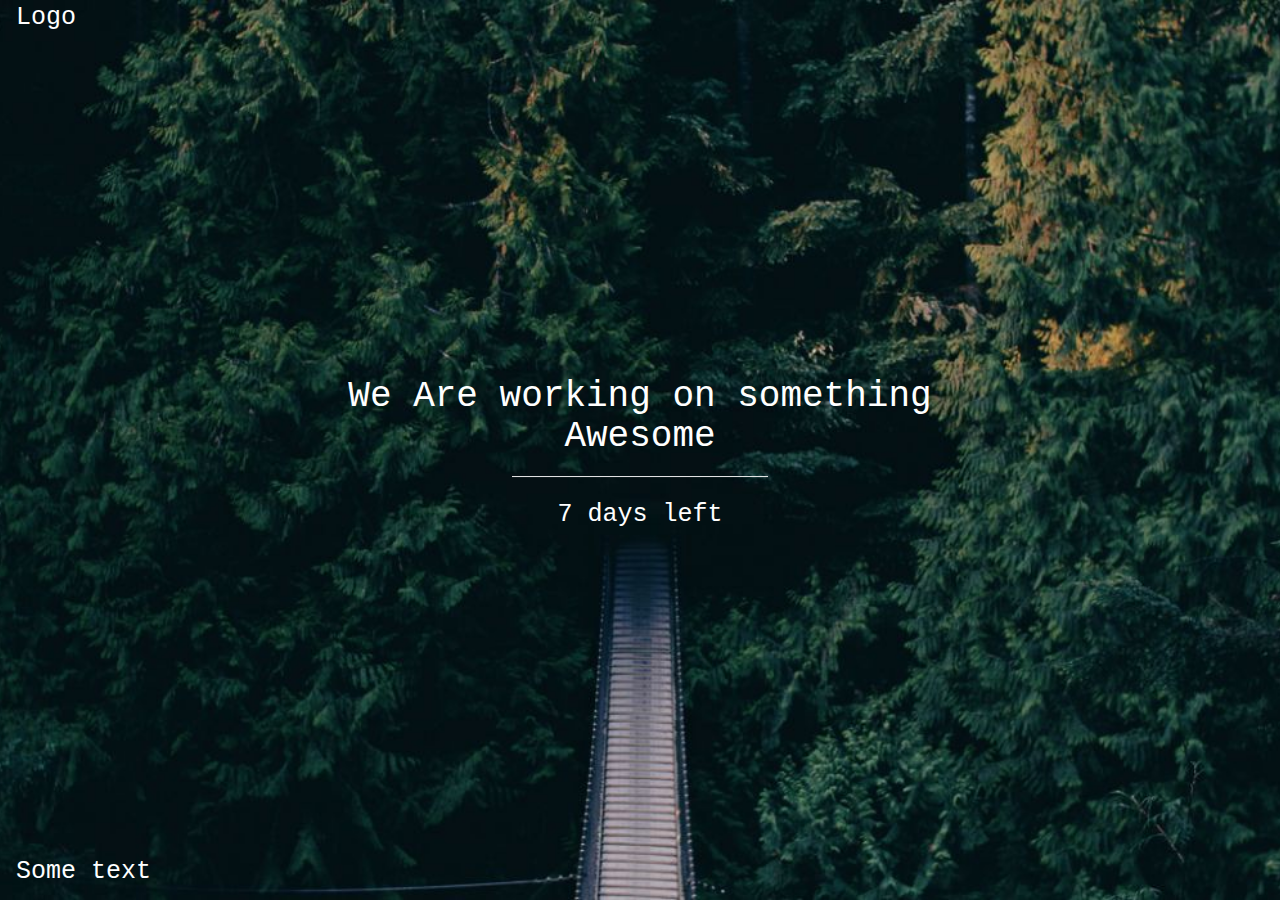
==== index.html @ f3d4c3cc "Bootstrap Framework" ====
<!DOCTYPE html>
<html>
<head>
    
    <link rel="stylesheet" href="css/style.css">
    <meta name="viewport" content="width=device-width, initial-scale=1">
    <link rel="stylesheet" href="css/bootstrap.min.css">
    <script src="js/jquery.min.js"></script>
    <script src="js/jquery.min.js"></script>
    
</head>

<body>

<div class="bgimg">
  <div class="topleft">
    <p>Logo</p>
  </div>
  <div class="middle">
    <h1>We Are working on something Awesome</h1>
    <hr>
    <p>7 days left</p>
  </div>
  <div class="bottomleft">
    <p>Some text</p>
  </div>
</div>

</body>
</html>
---- css/style.css ----
body, html {
  height: 100%;
  margin: 0;
}

.bgimg {
  background-image: url('../images/forestbridge.jpeg');
  height: 100%;
  background-position: center;
  background-size: cover;
  position: relative;
  color: white;
  font-family: "Courier New", Courier, monospace;
  font-size: 25px;
}

.topleft {
  position: absolute;
  top: 0;
  left: 16px;
}

.bottomleft {
  position: absolute;
  bottom: 0;
  left: 16px;
}

.middle {
  position: absolute;
  top: 50%;
  left: 50%;
  transform: translate(-50%, -50%);
  text-align: center;
}

hr {
  margin: auto;
  width: 40%;
}
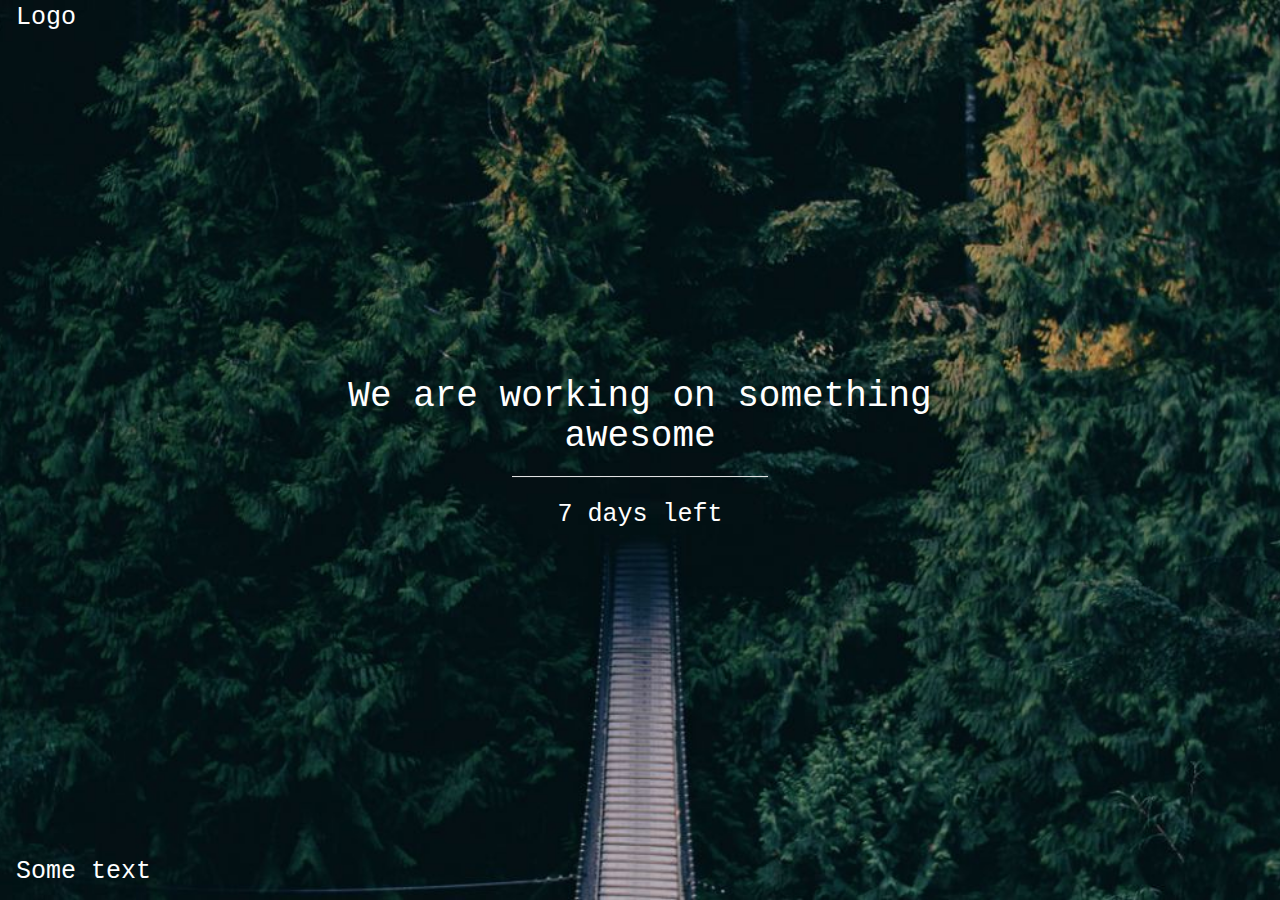
==== commit 787fb744: "spelling mistake" ====
--- a/index.html
+++ b/index.html
@@ -17,7 +17,7 @@
     <p>Logo</p>
   </div>
   <div class="middle">
-    <h1>We Are working on something Awesome</h1>
+    <h1>We are working on something awesome</h1>
     <hr>
     <p>7 days left</p>
   </div>
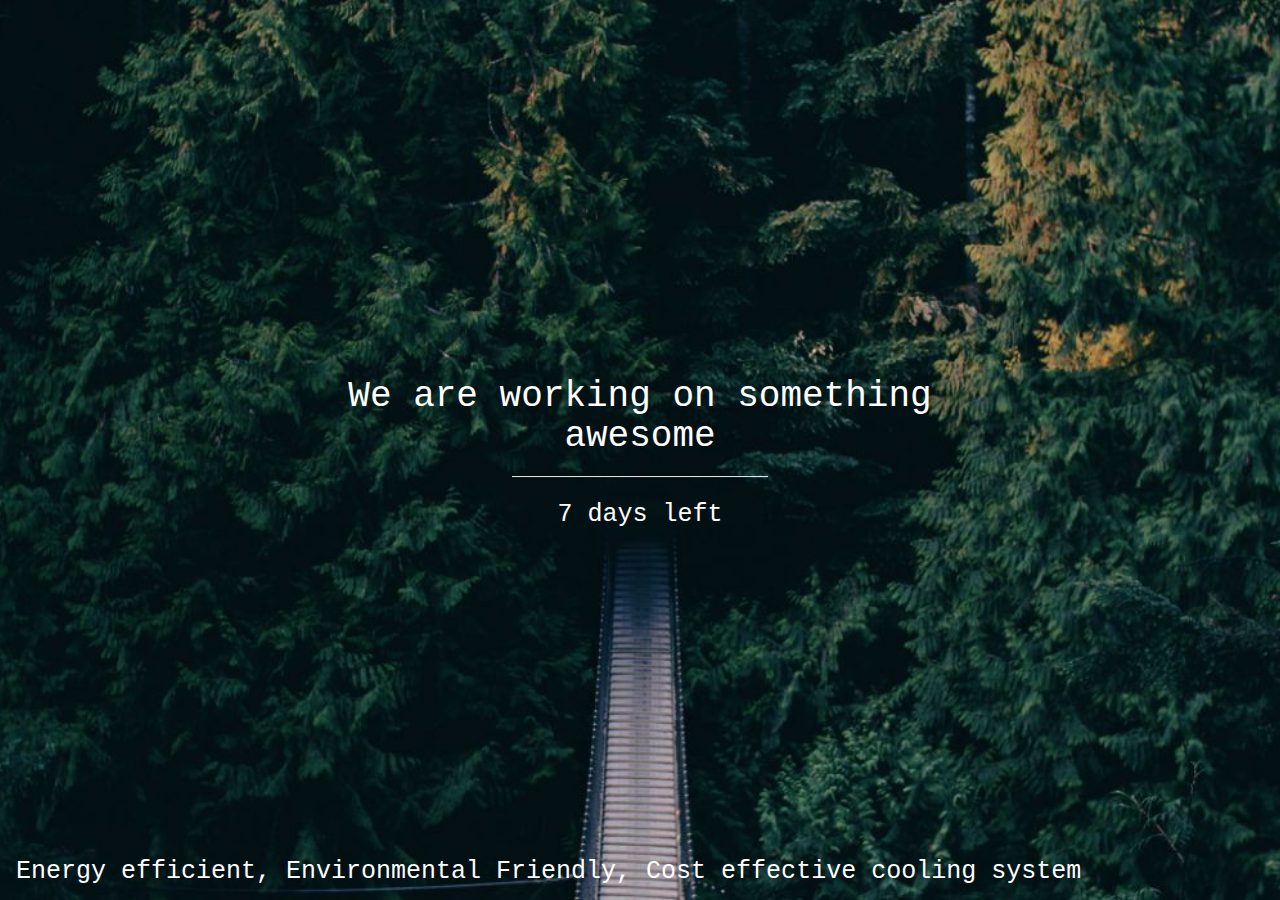
==== commit f7022bb9: "Update index.html" ====
--- a/index.html
+++ b/index.html
@@ -14,7 +14,7 @@
 
 <div class="bgimg">
   <div class="topleft">
-    <p>Logo</p>
+  
   </div>
   <div class="middle">
     <h1>We are working on something awesome</h1>
@@ -22,7 +22,7 @@
     <p>7 days left</p>
   </div>
   <div class="bottomleft">
-    <p>Some text</p>
+    <p>Energy efficient, Environmental Friendly, Cost effective cooling system</p>
   </div>
 </div>
 
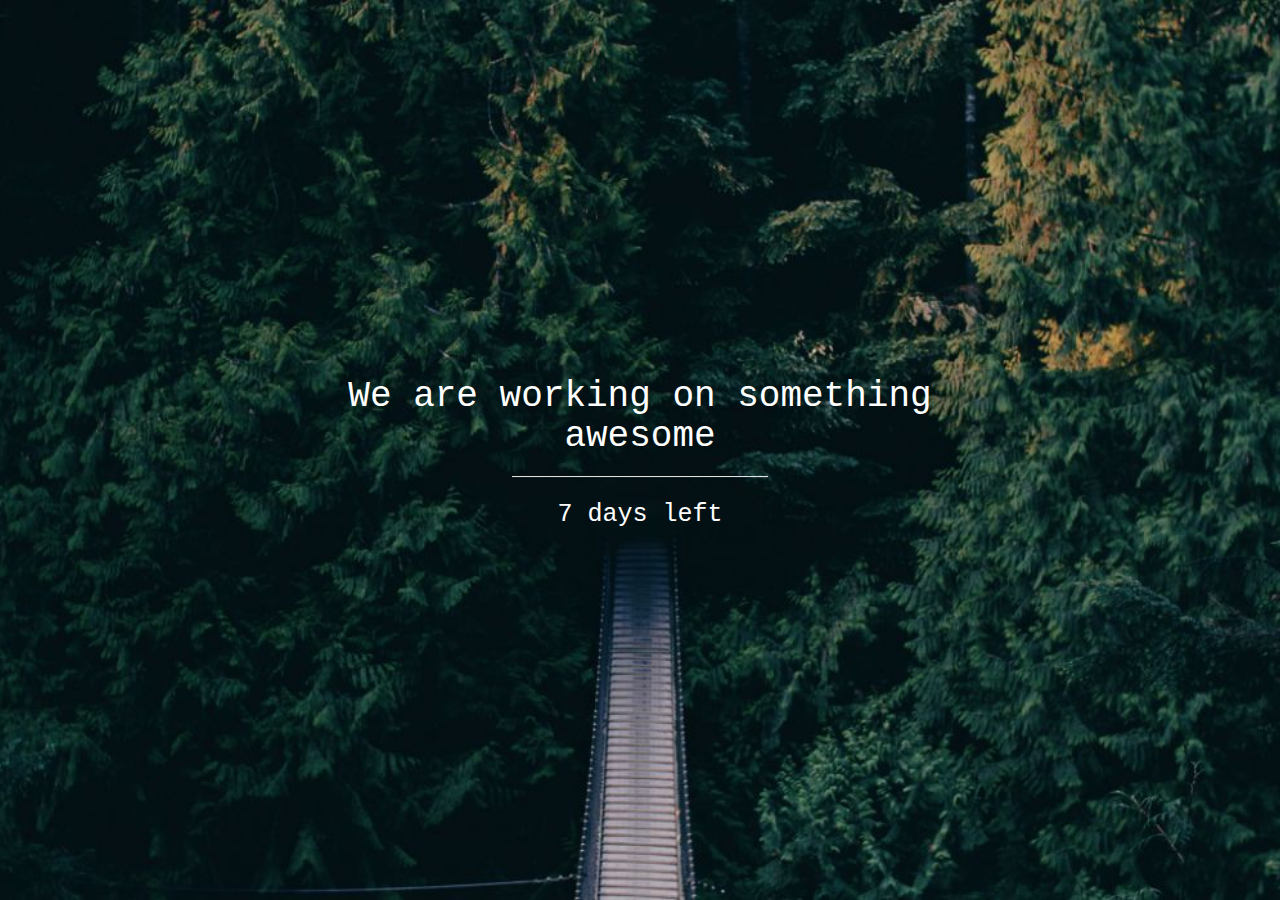
==== commit cf9ddc28: "testpage created" ====
--- a/index.html
+++ b/index.html
@@ -21,9 +21,7 @@
     <hr>
     <p>7 days left</p>
   </div>
-  <div class="bottomleft">
-    <p>Energy efficient, Environmental Friendly, Cost effective cooling system</p>
-  </div>
+ 
 </div>
 
 </body>
--- a/css/style.css
+++ b/css/style.css
@@ -37,4 +37,22 @@
 hr {
   margin: auto;
   width: 40%;
+}
+
+
+/* latin-ext */
+@font-face {
+  font-family: 'Lato';
+  font-style: normal;
+  font-weight: 400;
+  src: url(https://fonts.gstatic.com/s/lato/v24/S6uyw4BMUTPHjxAwXiWtFCfQ7A.woff2) format('woff2');
+  unicode-range: U+0100-02AF, U+0304, U+0308, U+0329, U+1E00-1E9F, U+1EF2-1EFF, U+2020, U+20A0-20AB, U+20AD-20C0, U+2113, U+2C60-2C7F, U+A720-A7FF;
+}
+/* latin */
+@font-face {
+  font-family: 'Lato';
+  font-style: normal;
+  font-weight: 400;
+  src: url(https://fonts.gstatic.com/s/lato/v24/S6uyw4BMUTPHjx4wXiWtFCc.woff2) format('woff2');
+  unicode-range: U+0000-00FF, U+0131, U+0152-0153, U+02BB-02BC, U+02C6, U+02DA, U+02DC, U+0304, U+0308, U+0329, U+2000-206F, U+2074, U+20AC, U+2122, U+2191, U+2193, U+2212, U+2215, U+FEFF, U+FFFD;
 }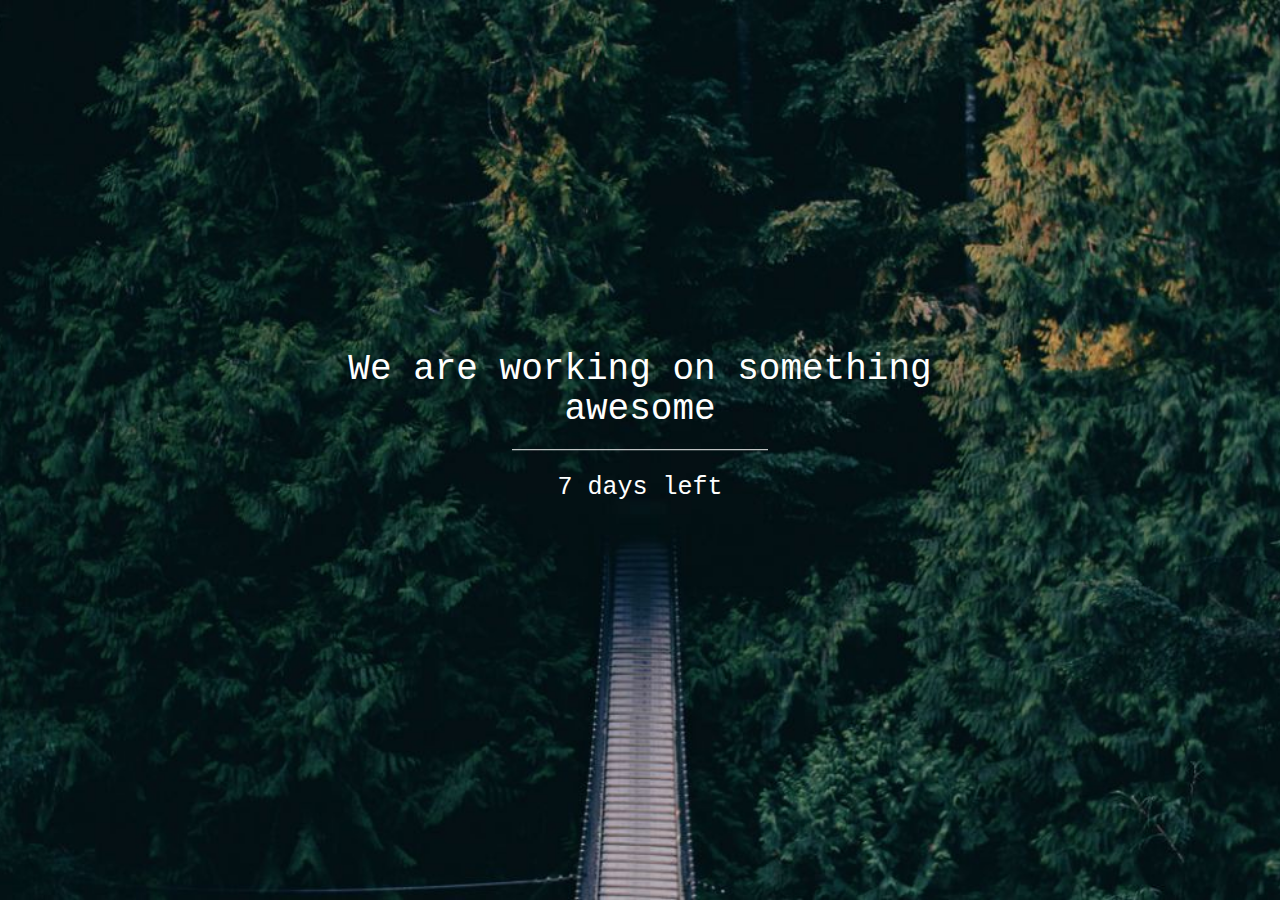
==== commit 181b978e: "About us first draft" ====
--- a/index.html
+++ b/index.html
@@ -6,7 +6,7 @@
     <meta name="viewport" content="width=device-width, initial-scale=1">
     <link rel="stylesheet" href="css/bootstrap.min.css">
     <script src="js/jquery.min.js"></script>
-    <script src="js/jquery.min.js"></script>
+    <script src="js/bootstrap.min.js"></script>
     
 </head>
 
@@ -20,6 +20,7 @@
     <h1>We are working on something awesome</h1>
     <hr>
     <p>7 days left</p>
+    <span class="glyphicon glyphicon-heart logo-small"></span>  
   </div>
  
 </div>
--- a/css/style.css
+++ b/css/style.css
@@ -55,4 +55,184 @@
   font-weight: 400;
   src: url(https://fonts.gstatic.com/s/lato/v24/S6uyw4BMUTPHjx4wXiWtFCc.woff2) format('woff2');
   unicode-range: U+0000-00FF, U+0131, U+0152-0153, U+02BB-02BC, U+02C6, U+02DA, U+02DC, U+0304, U+0308, U+0329, U+2000-206F, U+2074, U+20AC, U+2122, U+2191, U+2193, U+2212, U+2215, U+FEFF, U+FFFD;
-}+}
+
+
+
+body {
+    font: 400 15px Lato, sans-serif;
+    line-height: 1.8;
+    color: #818181;
+  }
+  h2 {
+    font-size: 24px;
+    text-transform: uppercase;
+    color: #303030;
+    font-weight: 600;
+    margin-bottom: 30px;
+  }
+  h4 {
+    font-size: 19px;
+    line-height: 1.375em;
+    color: #303030;
+    font-weight: 400;
+    margin-bottom: 30px;
+  }  
+  .jumbotron {
+    background-color: #4CAA6E;
+    color: #fff;
+    padding: 100px 25px;
+    font-family: Montserrat, sans-serif;
+  }
+  .container-fluid {
+    padding: 60px 50px;
+  }
+  .bg-grey {
+    background-color: #f6f6f6;
+  }
+  .logo-small {
+    color: #4CAA6E;
+    font-size: 50px;
+  }
+  .logo {
+    color: #4CAA6E;
+    font-size: 200px;
+  }
+  .thumbnail {
+    padding: 0 0 15px 0;
+    border: none;
+    border-radius: 0;
+  }
+  .thumbnail img {
+    width: 100%;
+    height: 100%;
+    margin-bottom: 10px;
+  }
+  .carousel-control.right, .carousel-control.left {
+    background-image: none;
+    color: #4CAA6E;
+  }
+  .carousel-indicators li {
+    border-color: #4CAA6E;
+  }
+  .carousel-indicators li.active {
+    background-color: #4CAA6E;
+  }
+  .item h4 {
+    font-size: 19px;
+    line-height: 1.375em;
+    font-weight: 400;
+    font-style: italic;
+    margin: 70px 0;
+  }
+  .item span {
+    font-style: normal;
+  }
+  .panel {
+    border: 1px solid #4CAA6E; 
+    border-radius:0 !important;
+    transition: box-shadow 0.5s;
+  }
+  .panel:hover {
+    box-shadow: 5px 0px 40px rgba(0,0,0, .2);
+  }
+  .panel-footer .btn:hover {
+    border: 1px solid #4CAA6E;
+    background-color: #fff !important;
+    color: #4CAA6E;
+  }
+  .panel-heading {
+    color: #fff !important;
+    background-color: #4CAA6E !important;
+    padding: 25px;
+    border-bottom: 1px solid transparent;
+    border-top-left-radius: 0px;
+    border-top-right-radius: 0px;
+    border-bottom-left-radius: 0px;
+    border-bottom-right-radius: 0px;
+  }
+  .panel-footer {
+    background-color: white !important;
+  }
+  .panel-footer h3 {
+    font-size: 32px;
+  }
+  .panel-footer h4 {
+    color: #aaa;
+    font-size: 14px;
+  }
+  .panel-footer .btn {
+    margin: 15px 0;
+    background-color: #4CAA6E;
+    color: #fff;
+  }
+  .navbar {
+    margin-bottom: 0;
+    background-color: #4CAA6E;
+    z-index: 9999;
+    border: 0;
+    font-size: 12px !important;
+    line-height: 1.42857143 !important;
+    letter-spacing: 4px;
+    border-radius: 0;
+    font-family: Montserrat, sans-serif;
+  }
+  .navbar li a, .navbar .navbar-brand {
+    color: #fff !important;
+  }
+  .navbar-nav li a:hover, .navbar-nav li.active a {
+    color: #4CAA6E !important;
+    background-color: #fff !important;
+  }
+  .navbar-default .navbar-toggle {
+    border-color: transparent;
+    color: #fff !important;
+  }
+  footer .glyphicon {
+    font-size: 20px;
+    margin-bottom: 20px;
+    color: #4CAA6E;
+  }
+  .slideanim {visibility:hidden;}
+  .slide {
+    animation-name: slide;
+    -webkit-animation-name: slide;
+    animation-duration: 1s;
+    -webkit-animation-duration: 1s;
+    visibility: visible;
+  }
+  @keyframes slide {
+    0% {
+      opacity: 0;
+      transform: translateY(70%);
+    } 
+    100% {
+      opacity: 1;
+      transform: translateY(0%);
+    }
+  }
+  @-webkit-keyframes slide {
+    0% {
+      opacity: 0;
+      -webkit-transform: translateY(70%);
+    } 
+    100% {
+      opacity: 1;
+      -webkit-transform: translateY(0%);
+    }
+  }
+  @media screen and (max-width: 768px) {
+    .col-sm-4 {
+      text-align: center;
+      margin: 25px 0;
+    }
+    .btn-lg {
+      width: 100%;
+      margin-bottom: 35px;
+    }
+  }
+  @media screen and (max-width: 480px) {
+    .logo {
+      font-size: 150px;
+    }
+  }